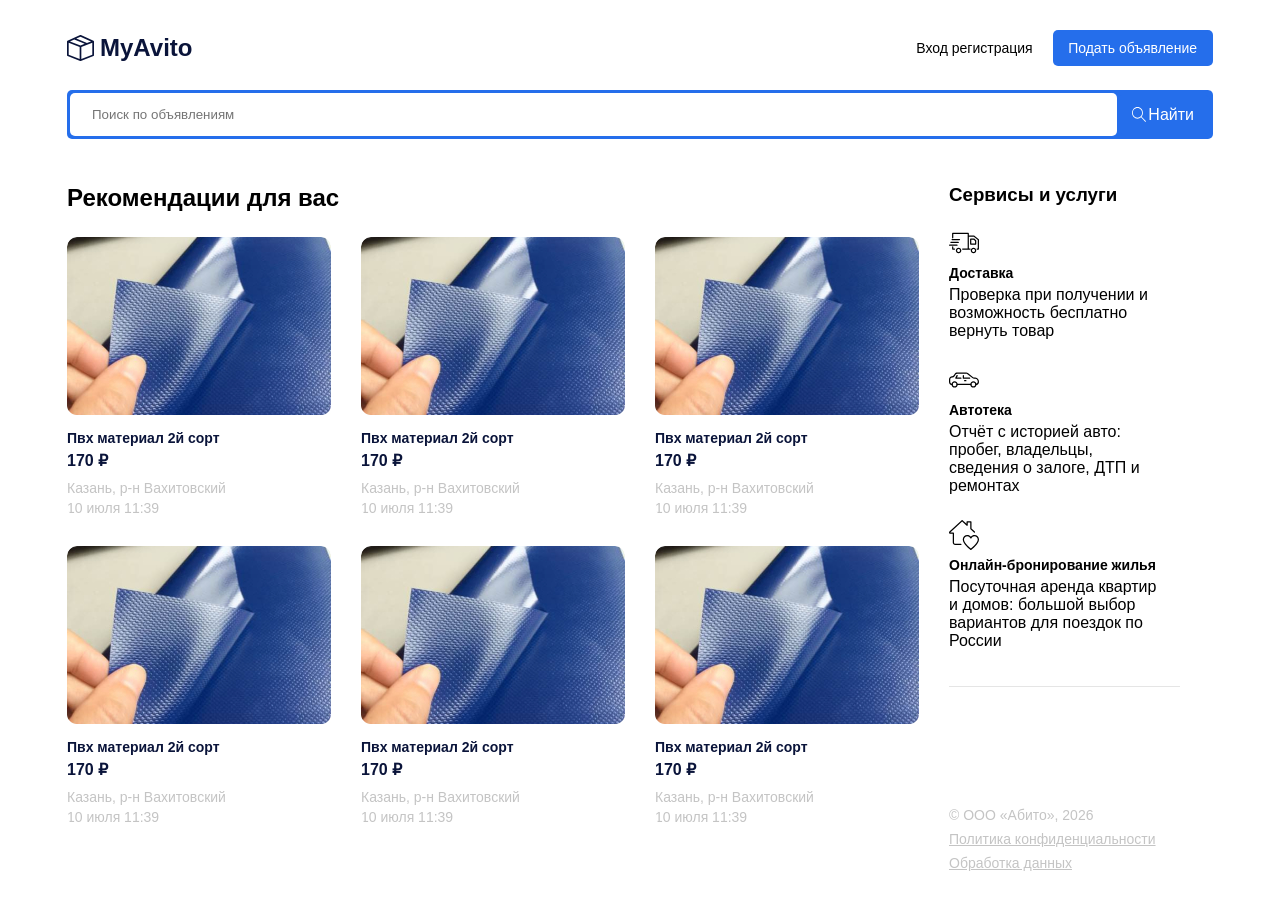
==== index.html @ b53b9378 "Update index.html" ====
<!DOCTYPE html>
<html lang="ru">

<head>
    <meta charset="UTF-8">
    <meta name="viewport" content="width=p, initial-scale=1.0">
    <link rel="stylesheet" href="./css/style.css">
    <title>MyAvito</title>
</head>

<body>
    <header class="header">
        <div class="container">
            <div class="header-box">
                <a href="/MyAvito" class="header-logo">
                    <img src="./img/logo.svg" alt="logo">
                    <span>MyAvito</span>
                </a>
                <div class="header-control">
                    <button class="btn btn-outline">
                        Вход регистрация
                    </button>
                    <button class="btn btn-primary">
                        Подать объявление
                    </button>
                </div>

                <div class="header-burger">
                    <img src="./img/burger.svg" alt="burger button">
                </div>
            </div>
        </div>
    </header>

    <main>

        <section class="search">
            <div class="container">
                <div class="search-box">
                    <input type="text" placeholder="Поиск по объявлениям">
                    <button class="btn btn-primary search-btn">
                        <img src="./img/search.svg" class="search-btn_item" alt="search">
                        <span class="search-btn_text">Найти</span>
                    </button>
                </div>
            </div>
        </section>

        <section class="content">
            <div class="container">
                <div class="content-box">
                    <div class="content-main">
                        <h2 class="content-main_title">Рекомендации для вас</h2>
                        <div class="content-main_list">
                            <a href="MyAvito/product.html" class="content-main_list-item">
                                <div class="content-main_list-item--img">
                                    <img src="./img/card-img.jpg" alt="card-img">
                                </div>
                                <h5 class="content-main_list-item--title">
                                    Пвх материал 2й сорт
                                </h5>

                                <strong class="content-main_list-item--prise">170 ₽</strong>

                                <div class="content-main_list-item--desc-box">
                                    <span class="content-main_list-item--desc">Казань, р-н Вахитовский</span>
                                    <span class="content-main_list-item--desc">10 июля 11:39</span>
                                </div>
                            </a>
                            <a href="MyAvito/product.html" class="content-main_list-item">
                                <div class="content-main_list-item--img">
                                    <img src="./img/card-img.jpg" alt="card-img">
                                </div>
                                <h5 class="content-main_list-item--title">
                                    Пвх материал 2й сорт
                                </h5>

                                <strong class="content-main_list-item--prise">170 ₽</strong>

                                <div class="content-main_list-item--desc-box">
                                    <span class="content-main_list-item--desc">Казань, р-н Вахитовский</span>
                                    <span class="content-main_list-item--desc">10 июля 11:39</span>
                                </div>
                            </a>
                            <a href="MyAvito/product.html" class="content-main_list-item">
                                <div class="content-main_list-item--img">
                                    <img src="./img/card-img.jpg" alt="card-img">
                                </div>
                                <h5 class="content-main_list-item--title">
                                    Пвх материал 2й сорт
                                </h5>

                                <strong class="content-main_list-item--prise">170 ₽</strong>

                                <div class="content-main_list-item--desc-box">
                                    <span class="content-main_list-item--desc">Казань, р-н Вахитовский</span>
                                    <span class="content-main_list-item--desc">10 июля 11:39</span>
                                </div>
                            </a>
                            <a href="MyAvito/product.html" class="content-main_list-item">
                                <div class="content-main_list-item--img">
                                    <img src="./img/card-img.jpg" alt="card-img">
                                </div>
                                <h5 class="content-main_list-item--title">
                                    Пвх материал 2й сорт
                                </h5>

                                <strong class="content-main_list-item--prise">170 ₽</strong>

                                <div class="content-main_list-item--desc-box">
                                    <span class="content-main_list-item--desc">Казань, р-н Вахитовский</span>
                                    <span class="content-main_list-item--desc">10 июля 11:39</span>
                                </div>
                            </a>
                            <a href="MyAvito/product.html" class="content-main_list-item">
                                <div class="content-main_list-item--img">
                                    <img src="./img/card-img.jpg" alt="card-img">
                                </div>
                                <h5 class="content-main_list-item--title">
                                    Пвх материал 2й сорт
                                </h5>

                                <strong class="content-main_list-item--prise">170 ₽</strong>

                                <div class="content-main_list-item--desc-box">
                                    <span class="content-main_list-item--desc">Казань, р-н Вахитовский</span>
                                    <span class="content-main_list-item--desc">10 июля 11:39</span>
                                </div>
                            </a>
                            <a href="MyAvito/product.html" class="content-main_list-item">
                                <div class="content-main_list-item--img">
                                    <img src="./img/card-img.jpg" alt="card-img">
                                </div>
                                <h5 class="content-main_list-item--title">
                                    Пвх материал 2й сорт
                                </h5>

                                <strong class="content-main_list-item--prise">170 ₽</strong>

                                <div class="content-main_list-item--desc-box">
                                    <span class="content-main_list-item--desc">Казань, р-н Вахитовский</span>
                                    <span class="content-main_list-item--desc">10 июля 11:39</span>
                                </div>
                            </a>
                        </div>
                    </div>
                    <div class="content-side">
                        <h3 class="content-side_title">Сервисы и услуги</h3>

                        <div class="content-side_box">
                            <div class="content-side_list">
                                <div class="content-side_list-item">
                                    <img class="content-side_list-item--img" src="./img/side-img_truck.svg"
                                        alt="side-img_truck">
                                    <h5 class="content-side_list-item--title">Доставка</h5>
                                    <p class="content-side_list-item--text">Проверка при получении и возможность
                                        бесплатно вернуть товар</p>
                                </div>
                                <div class="content-side_list-item">
                                    <img class="content-side_list-item--img" src="./img/side-img_sedan.svg"
                                        alt="side-img_sedan">
                                    <h5 class="content-side_list-item--title">Автотека</h5>
                                    <p class="content-side_list-item--text">Отчёт с историей авто: пробег, владельцы,
                                        сведения о залоге, ДТП и ремонтах</p>
                                </div>
                                <div class="content-side_list-item">
                                    <img class="content-side_list-item--img" src="./img/side-img_love.svg"
                                        alt="side-img_build">
                                    <h5 class="content-side_list-item--title">Онлайн-бронирование жилья</h5>
                                    <p class="content-side_list-item--text">Посуточная аренда квартир и домов: большой
                                        выбор вариантов для поездок по России</p>
                                </div>

                            </div>

                            <div class="content-side_footer">
                                <p class="content-side_footer-item">© ООО «Абито», 2026</p>
                                <a class="content-side_footer-item">Политика конфиденциальности</a>
                                <a class="content-side_footer-item">Обработка данных</a>
                            </div>
                        </div>
                    </div>
                </div>
            </div>
        </section>
    </main>

    <!-- <footer class="footer">footer</footer> -->
</body>

</html>
---- css/style.css ----
* {
  box-sizing: border-box;
}

a {
  text-decoration: none;
}

body {
  margin: 0;
  font-family: sans-serif;
}

.container {
  width: 100%;
  max-width: 1170px;
  padding: 0 12px;
  margin: 0 auto;
}

.header {
  padding-top: 30px;
  padding-bottom: 24px;
}

.header-box {
  display: flex;
  justify-content: space-between;
}

.header-logo {
  display: flex;
  justify-content: flex-start;
  align-items: center;
  gap: 6px;
}

.header-logo span {
  line-height: 28px;
  font-size: 24px;
  font-weight: 700;
  color: rgba(10, 20, 58, 1);
  
}

.btn {
  font-size: 14px;
  font-weight: 400;
  line-height: 16px;
  padding: 10px 16px 10px 15px;
  border-radius: 5px;
  border: none;
  cursor: pointer;
}

.btn-outline {
  background-color: transparent;
  /* padding: 0; */
  align-items: start;
}
.btn-primary {
  background-color: rgb(37, 110, 235);
  color: white;
}

.header-burger {
  width: 30px;
  height: 19px;
  display: none;
}

.search {
  margin-bottom: 45px;
}

.search-box {
  width: 100%;
  border-radius: 5px;
  background-color: rgb(37, 110, 235);
  padding: 3px;
  display: flex;
  align-items: center;
  justify-content: flex-start;
}

.search-box input {
  flex-grow: 1;
  padding: 14px 22px;
  border-radius: 5px;
  outline: none;
  border: none;
  min-width: 0;
}

.search-btn {
  display: flex;
  align-items: center;
}

.search-btn .search-btn_text {
  margin-left: 2px;
  font-size: 16px;
  line-height: 19px;
}

.search-btn .search-btn_icon {
  width: 15px;
  height: 15px;
}

.content-box {
  display: flex;
  justify-content: space-between;
  align-items: flex-start;
  gap: 30px;
}

.content-main {
  flex-grow: 1;
}

.content-side {
  min-width: 231px;
  margin-right: 33px;
}

.h2 {
  font-size: 24px;
  line-height: 28;
}

.content-main_title {
  margin-top: 0;
  margin-bottom: 25px;
}

.content-main_list {
  display: flex;
  justify-content: space-between;
  flex-wrap: wrap;
  row-gap: 30px;
}

.content-main_list-item {
  width: calc((100% - 60px) / 3);
  display: flex;
  flex-direction: column;
  align-items: flex-start;
  border-radius: 10px;
  overflow: hidden;
  text-decoration: none;
}

.content-main_list-item--img {
  width: 100%;
  display: flex;
}
.content-main_list-item--img img {
  width: 100%;
}

h5 {
  font-size: 16px;
  line-height: 19px;
}

.content-main_list-item--title {
  margin-top: 15px;
  margin-bottom: 5px;
  color: rgba(10, 20, 58, 1);
}

.content-main_list-item:hover .content-main_list-item--title {
  color: rgb(37, 110, 235);
}

.content-main_list-item--prise {
  font-size: 16px;
  line-height: 19px;
  margin-bottom: 10px;
  color: rgba(10, 20, 58, 1);
}

.content-main_list-item--desc-box {
  display: flex;
  flex-direction: column;
  row-gap: 4px;
}

.content-main_list-item--desc {
  font-size: 14px;
  line-height: 16px;
  color: rgba(196, 196, 196, 1);
}

/* aside */

h3 {
  width: 18px;
  line-height: 21px;
}

.content-side_title {
  margin-top: 0;
  margin-bottom: 23px;
  width: 100%;
}

.content-side_list {
  display: flex;
  flex-direction: column;
  justify-content: space-between;
  height: 100%;
  gap: 25px;
  border-bottom: 1px solid rgb(229, 229, 229);
  padding-bottom: 36px;
  margin-bottom: 120px;
}

.content-side_list-item {
  display: flex;
  flex-direction: column;
  align-items: flex-start;
  width: 217px;
}

.content-side_list-item--title {
  margin-top: 7px;
  margin-bottom: 5px;
}

h5 {
  font-size: 14px;
  line-height: 16px;
}

.content-side_list-item--text {
  margin: 0;
}

.content-side_list-item--text p {
  font-size: 14px;
  line-height: 16px;
}

.content-side_footer {
  display: flex;
  flex-direction: column;
  gap: 8px;
}

.content-side_footer p {
  font-size: 14px;
  line-height: 16px;
}

.content-side_footer a {
  font-size: 14px;
  line-height: 16px;
  text-decoration: underline;
}

.content-side_footer-item {
  color: rgb(196, 196, 196);
  margin: 0;
}

@media (max-width: 1200px) {
  .container {
    min-width: 930px;
  }

  .content-main_list-item {
    width: calc((100% - 30px) / 2);
  }
}

@media (max-width: 991px) {
  .container {
    min-width: 730px;
  }

  .content-box {
    flex-direction: column;
  }

  .content-main {
    width: 100%;
  }

  .content-side {
    width: 100%;
    min-width: none;
  }
}

@media (max-width: 768px) {
  .container {
    min-width: 100%;
  }

  .header-burger {
    display: block;
  }

  .header-control {
    display: none;
  }

  .search-btn .search-btn_text {
    display: none;
  }
}

@media (max-width: 480px) {
  .content-main_list-item {
    width: 100%;
  }
}
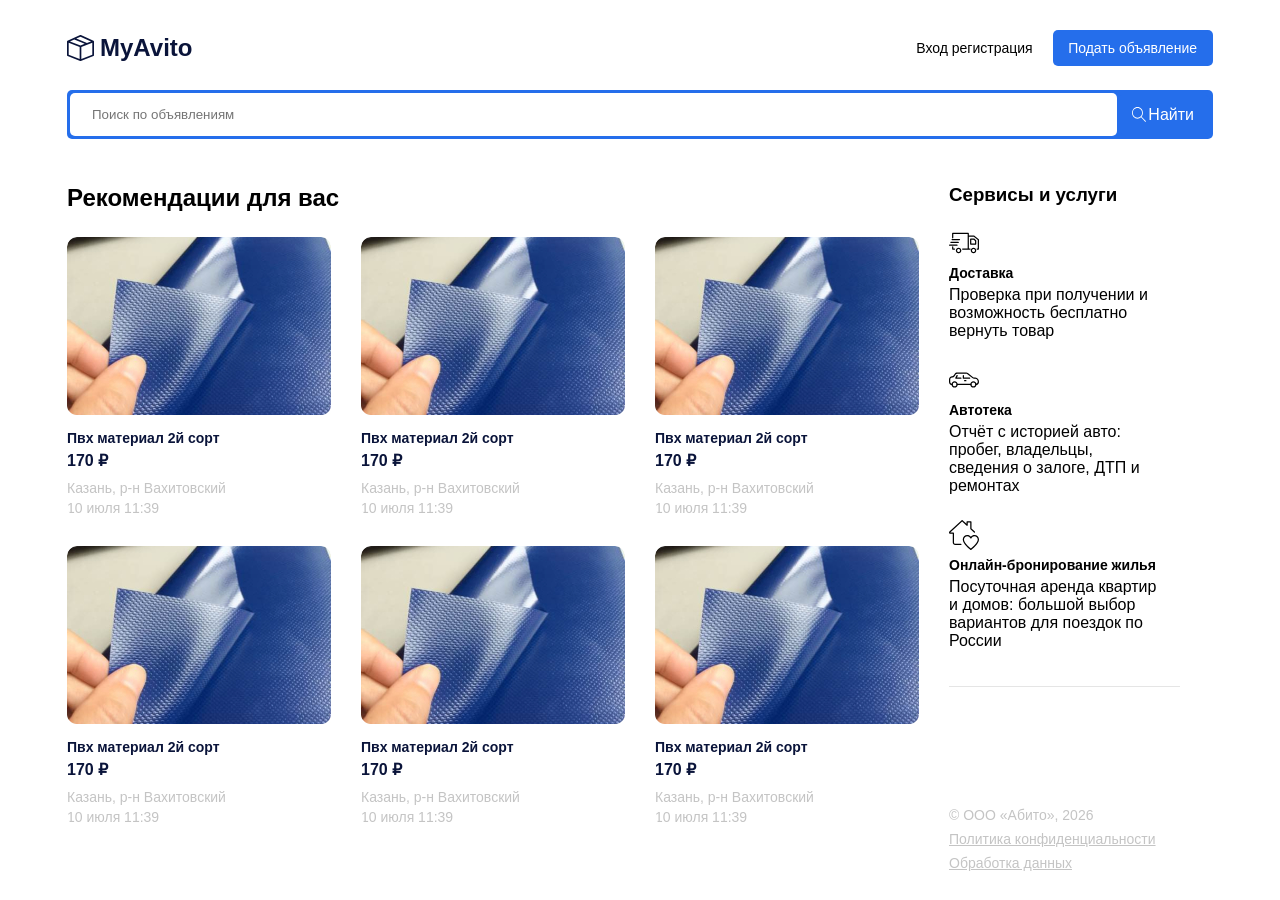
==== commit 64dea07b: "Update index.html" ====
--- a/index.html
+++ b/index.html
@@ -52,7 +52,7 @@
                     <div class="content-main">
                         <h2 class="content-main_title">Рекомендации для вас</h2>
                         <div class="content-main_list">
-                            <a href="MyAvito/product.html" class="content-main_list-item">
+                            <a href="/product.html" class="content-main_list-item">
                                 <div class="content-main_list-item--img">
                                     <img src="./img/card-img.jpg" alt="card-img">
                                 </div>
@@ -67,7 +67,7 @@
                                     <span class="content-main_list-item--desc">10 июля 11:39</span>
                                 </div>
                             </a>
-                            <a href="MyAvito/product.html" class="content-main_list-item">
+                            <a href="/product.html" class="content-main_list-item">
                                 <div class="content-main_list-item--img">
                                     <img src="./img/card-img.jpg" alt="card-img">
                                 </div>
@@ -82,7 +82,7 @@
                                     <span class="content-main_list-item--desc">10 июля 11:39</span>
                                 </div>
                             </a>
-                            <a href="MyAvito/product.html" class="content-main_list-item">
+                            <a href="/product.html" class="content-main_list-item">
                                 <div class="content-main_list-item--img">
                                     <img src="./img/card-img.jpg" alt="card-img">
                                 </div>
@@ -97,7 +97,7 @@
                                     <span class="content-main_list-item--desc">10 июля 11:39</span>
                                 </div>
                             </a>
-                            <a href="MyAvito/product.html" class="content-main_list-item">
+                            <a href="/product.html" class="content-main_list-item">
                                 <div class="content-main_list-item--img">
                                     <img src="./img/card-img.jpg" alt="card-img">
                                 </div>
@@ -112,7 +112,7 @@
                                     <span class="content-main_list-item--desc">10 июля 11:39</span>
                                 </div>
                             </a>
-                            <a href="MyAvito/product.html" class="content-main_list-item">
+                            <a href="/product.html" class="content-main_list-item">
                                 <div class="content-main_list-item--img">
                                     <img src="./img/card-img.jpg" alt="card-img">
                                 </div>
@@ -127,7 +127,7 @@
                                     <span class="content-main_list-item--desc">10 июля 11:39</span>
                                 </div>
                             </a>
-                            <a href="MyAvito/product.html" class="content-main_list-item">
+                            <a href="/product.html" class="content-main_list-item">
                                 <div class="content-main_list-item--img">
                                     <img src="./img/card-img.jpg" alt="card-img">
                                 </div>
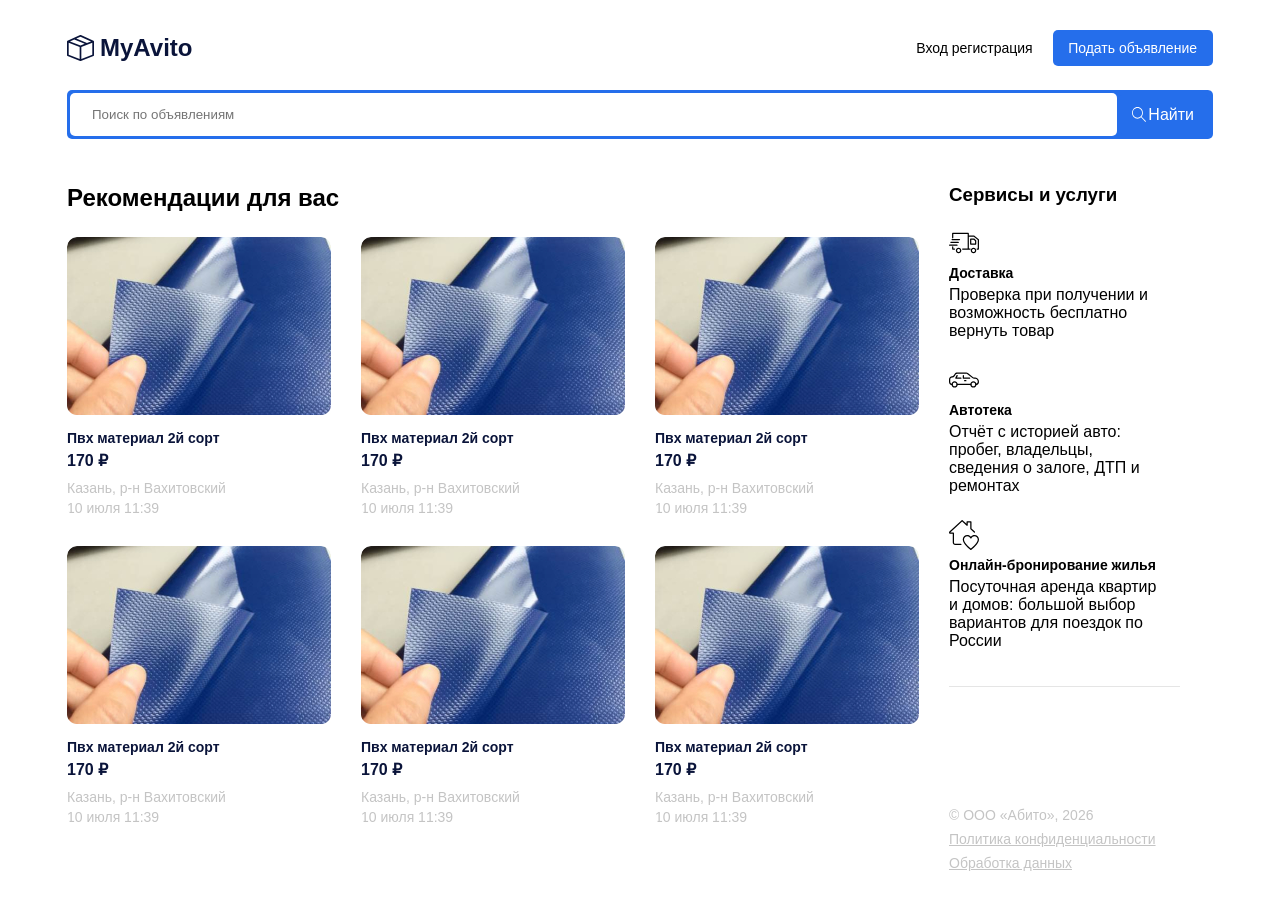
==== commit 7f7cdc60: "Update index.html" ====
--- a/index.html
+++ b/index.html
@@ -52,7 +52,7 @@
                     <div class="content-main">
                         <h2 class="content-main_title">Рекомендации для вас</h2>
                         <div class="content-main_list">
-                            <a href="/product.html" class="content-main_list-item">
+                            <a href="/MyAvito/product.html" class="content-main_list-item">
                                 <div class="content-main_list-item--img">
                                     <img src="./img/card-img.jpg" alt="card-img">
                                 </div>
@@ -67,7 +67,7 @@
                                     <span class="content-main_list-item--desc">10 июля 11:39</span>
                                 </div>
                             </a>
-                            <a href="/product.html" class="content-main_list-item">
+                            <a href="/MyAvito/product.html" class="content-main_list-item">
                                 <div class="content-main_list-item--img">
                                     <img src="./img/card-img.jpg" alt="card-img">
                                 </div>
@@ -82,7 +82,7 @@
                                     <span class="content-main_list-item--desc">10 июля 11:39</span>
                                 </div>
                             </a>
-                            <a href="/product.html" class="content-main_list-item">
+                            <a href="/MyAvito/product.html" class="content-main_list-item">
                                 <div class="content-main_list-item--img">
                                     <img src="./img/card-img.jpg" alt="card-img">
                                 </div>
@@ -97,7 +97,7 @@
                                     <span class="content-main_list-item--desc">10 июля 11:39</span>
                                 </div>
                             </a>
-                            <a href="/product.html" class="content-main_list-item">
+                            <a href="/MyAvito/product.html" class="content-main_list-item">
                                 <div class="content-main_list-item--img">
                                     <img src="./img/card-img.jpg" alt="card-img">
                                 </div>
@@ -112,7 +112,7 @@
                                     <span class="content-main_list-item--desc">10 июля 11:39</span>
                                 </div>
                             </a>
-                            <a href="/product.html" class="content-main_list-item">
+                            <a href="/MyAvito/product.html" class="content-main_list-item">
                                 <div class="content-main_list-item--img">
                                     <img src="./img/card-img.jpg" alt="card-img">
                                 </div>
@@ -127,7 +127,7 @@
                                     <span class="content-main_list-item--desc">10 июля 11:39</span>
                                 </div>
                             </a>
-                            <a href="/product.html" class="content-main_list-item">
+                            <a href="/MyAvito/product.html" class="content-main_list-item">
                                 <div class="content-main_list-item--img">
                                     <img src="./img/card-img.jpg" alt="card-img">
                                 </div>
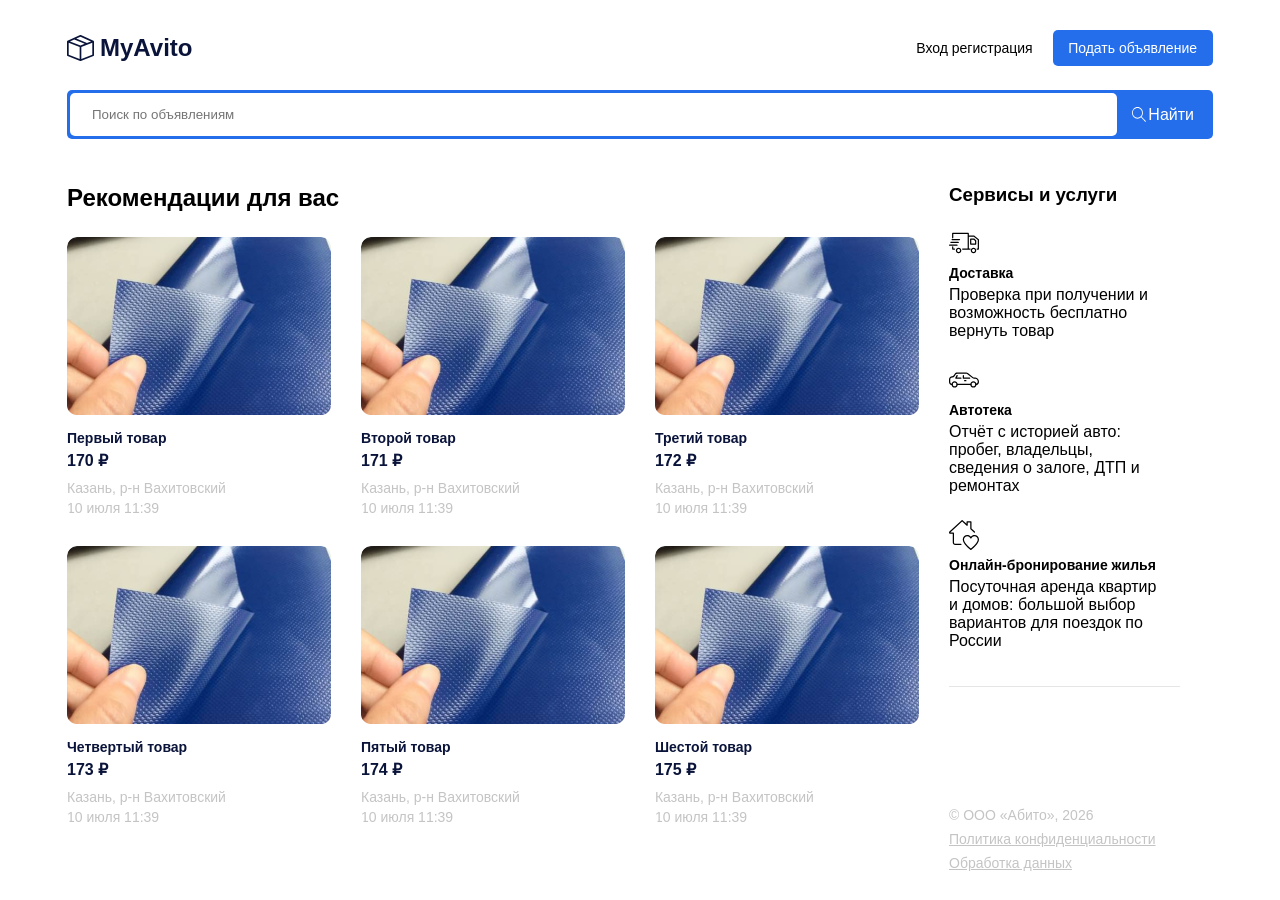
==== commit 1b563a25: "update search" ====
--- a/index.html
+++ b/index.html
@@ -3,8 +3,9 @@
 
 <head>
     <meta charset="UTF-8">
-    <meta name="viewport" content="width=p, initial-scale=1.0">
+    <meta name="viewport" content="width=device-width, initial-scale=1.0">
     <link rel="stylesheet" href="./css/style.css">
+    <script src="./script.js" defer></script>
     <title>MyAvito</title>
 </head>
 
@@ -37,7 +38,7 @@
         <section class="search">
             <div class="container">
                 <div class="search-box">
-                    <input type="text" placeholder="Поиск по объявлениям">
+                    <input type="text" placeholder="Поиск по объявлениям" />
                     <button class="btn btn-primary search-btn">
                         <img src="./img/search.svg" class="search-btn_item" alt="search">
                         <span class="search-btn_text">Найти</span>
@@ -52,7 +53,7 @@
                     <div class="content-main">
                         <h2 class="content-main_title">Рекомендации для вас</h2>
                         <div class="content-main_list">
-                            <a href="/MyAvito/product.html" class="content-main_list-item">
+                            <!-- <a href="/MyAvito/product.html" class="content-main_list-item">
                                 <div class="content-main_list-item--img">
                                     <img src="./img/card-img.jpg" alt="card-img">
                                 </div>
@@ -141,7 +142,7 @@
                                     <span class="content-main_list-item--desc">Казань, р-н Вахитовский</span>
                                     <span class="content-main_list-item--desc">10 июля 11:39</span>
                                 </div>
-                            </a>
+                            </a> -->
                         </div>
                     </div>
                     <div class="content-side">
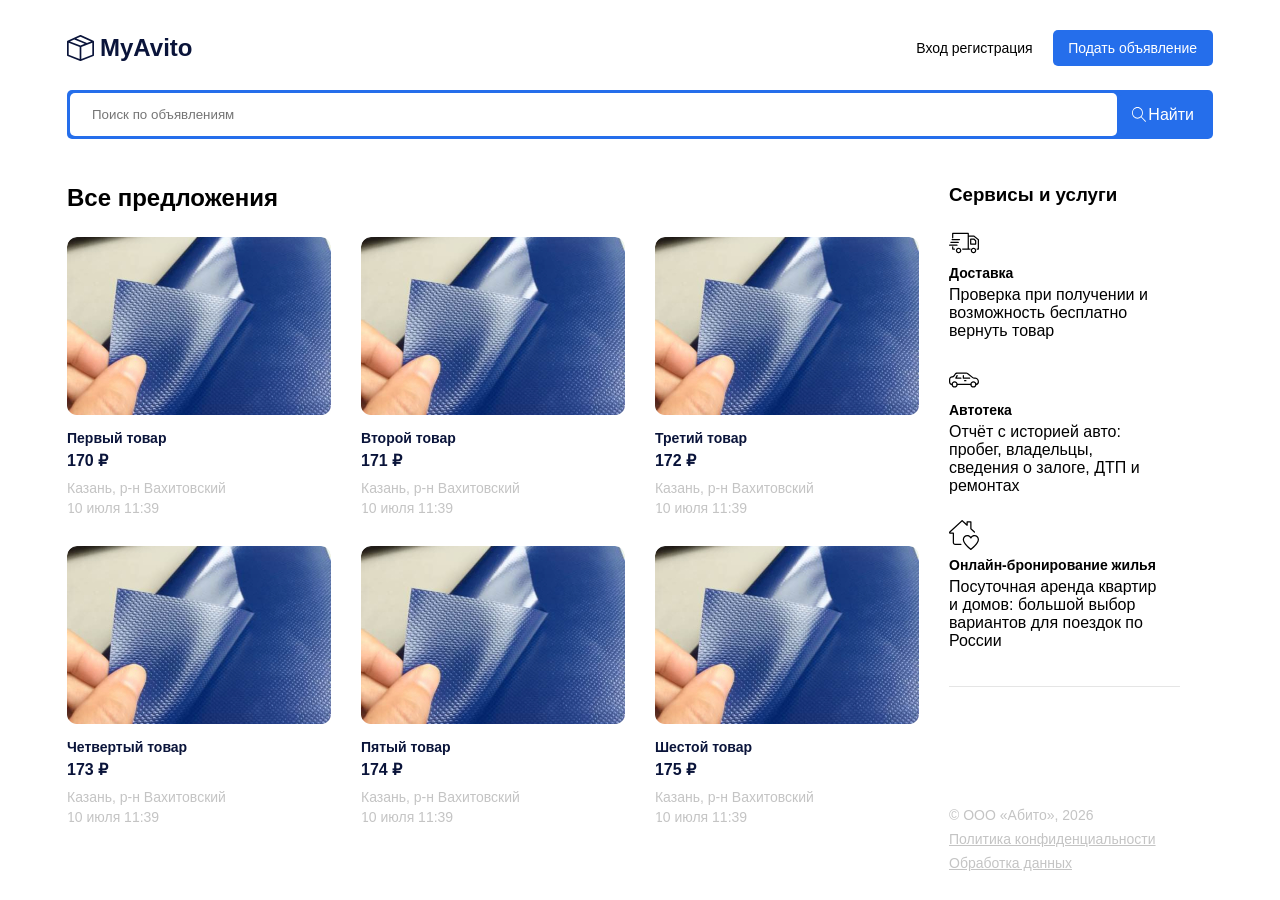
==== commit 9b2c83cd: "update search" ====
--- a/index.html
+++ b/index.html
@@ -39,6 +39,9 @@
             <div class="container">
                 <div class="search-box">
                     <input type="text" placeholder="Поиск по объявлениям" />
+                    <button class="btn search-clear" style="display: none;">
+                        <span style="color: white; font-size: 18px;">×</span>
+                    </button>
                     <button class="btn btn-primary search-btn">
                         <img src="./img/search.svg" class="search-btn_item" alt="search">
                         <span class="search-btn_text">Найти</span>
@@ -51,7 +54,7 @@
             <div class="container">
                 <div class="content-box">
                     <div class="content-main">
-                        <h2 class="content-main_title">Рекомендации для вас</h2>
+                        <h2 class="content-main_title">Все предложения</h2>
                         <div class="content-main_list">
                             <!-- <a href="/MyAvito/product.html" class="content-main_list-item">
                                 <div class="content-main_list-item--img">
@@ -67,82 +70,8 @@
                                     <span class="content-main_list-item--desc">Казань, р-н Вахитовский</span>
                                     <span class="content-main_list-item--desc">10 июля 11:39</span>
                                 </div>
-                            </a>
-                            <a href="/MyAvito/product.html" class="content-main_list-item">
-                                <div class="content-main_list-item--img">
-                                    <img src="./img/card-img.jpg" alt="card-img">
-                                </div>
-                                <h5 class="content-main_list-item--title">
-                                    Пвх материал 2й сорт
-                                </h5>
+                            </a> -->
 
-                                <strong class="content-main_list-item--prise">170 ₽</strong>
-
-                                <div class="content-main_list-item--desc-box">
-                                    <span class="content-main_list-item--desc">Казань, р-н Вахитовский</span>
-                                    <span class="content-main_list-item--desc">10 июля 11:39</span>
-                                </div>
-                            </a>
-                            <a href="/MyAvito/product.html" class="content-main_list-item">
-                                <div class="content-main_list-item--img">
-                                    <img src="./img/card-img.jpg" alt="card-img">
-                                </div>
-                                <h5 class="content-main_list-item--title">
-                                    Пвх материал 2й сорт
-                                </h5>
-
-                                <strong class="content-main_list-item--prise">170 ₽</strong>
-
-                                <div class="content-main_list-item--desc-box">
-                                    <span class="content-main_list-item--desc">Казань, р-н Вахитовский</span>
-                                    <span class="content-main_list-item--desc">10 июля 11:39</span>
-                                </div>
-                            </a>
-                            <a href="/MyAvito/product.html" class="content-main_list-item">
-                                <div class="content-main_list-item--img">
-                                    <img src="./img/card-img.jpg" alt="card-img">
-                                </div>
-                                <h5 class="content-main_list-item--title">
-                                    Пвх материал 2й сорт
-                                </h5>
-
-                                <strong class="content-main_list-item--prise">170 ₽</strong>
-
-                                <div class="content-main_list-item--desc-box">
-                                    <span class="content-main_list-item--desc">Казань, р-н Вахитовский</span>
-                                    <span class="content-main_list-item--desc">10 июля 11:39</span>
-                                </div>
-                            </a>
-                            <a href="/MyAvito/product.html" class="content-main_list-item">
-                                <div class="content-main_list-item--img">
-                                    <img src="./img/card-img.jpg" alt="card-img">
-                                </div>
-                                <h5 class="content-main_list-item--title">
-                                    Пвх материал 2й сорт
-                                </h5>
-
-                                <strong class="content-main_list-item--prise">170 ₽</strong>
-
-                                <div class="content-main_list-item--desc-box">
-                                    <span class="content-main_list-item--desc">Казань, р-н Вахитовский</span>
-                                    <span class="content-main_list-item--desc">10 июля 11:39</span>
-                                </div>
-                            </a>
-                            <a href="/MyAvito/product.html" class="content-main_list-item">
-                                <div class="content-main_list-item--img">
-                                    <img src="./img/card-img.jpg" alt="card-img">
-                                </div>
-                                <h5 class="content-main_list-item--title">
-                                    Пвх материал 2й сорт
-                                </h5>
-
-                                <strong class="content-main_list-item--prise">170 ₽</strong>
-
-                                <div class="content-main_list-item--desc-box">
-                                    <span class="content-main_list-item--desc">Казань, р-н Вахитовский</span>
-                                    <span class="content-main_list-item--desc">10 июля 11:39</span>
-                                </div>
-                            </a> -->
                         </div>
                     </div>
                     <div class="content-side">
--- a/css/style.css
+++ b/css/style.css
@@ -265,6 +265,20 @@
   margin: 0;
 }
 
+.search-clear {
+    background: transparent;
+    border: none;
+    cursor: pointer;
+    padding: 10px;
+    display: flex;
+    align-items: center;
+    justify-content: center;
+}
+
+.search-clear:hover {
+    opacity: 0.7;
+}
+
 @media (max-width: 1200px) {
   .container {
     min-width: 930px;
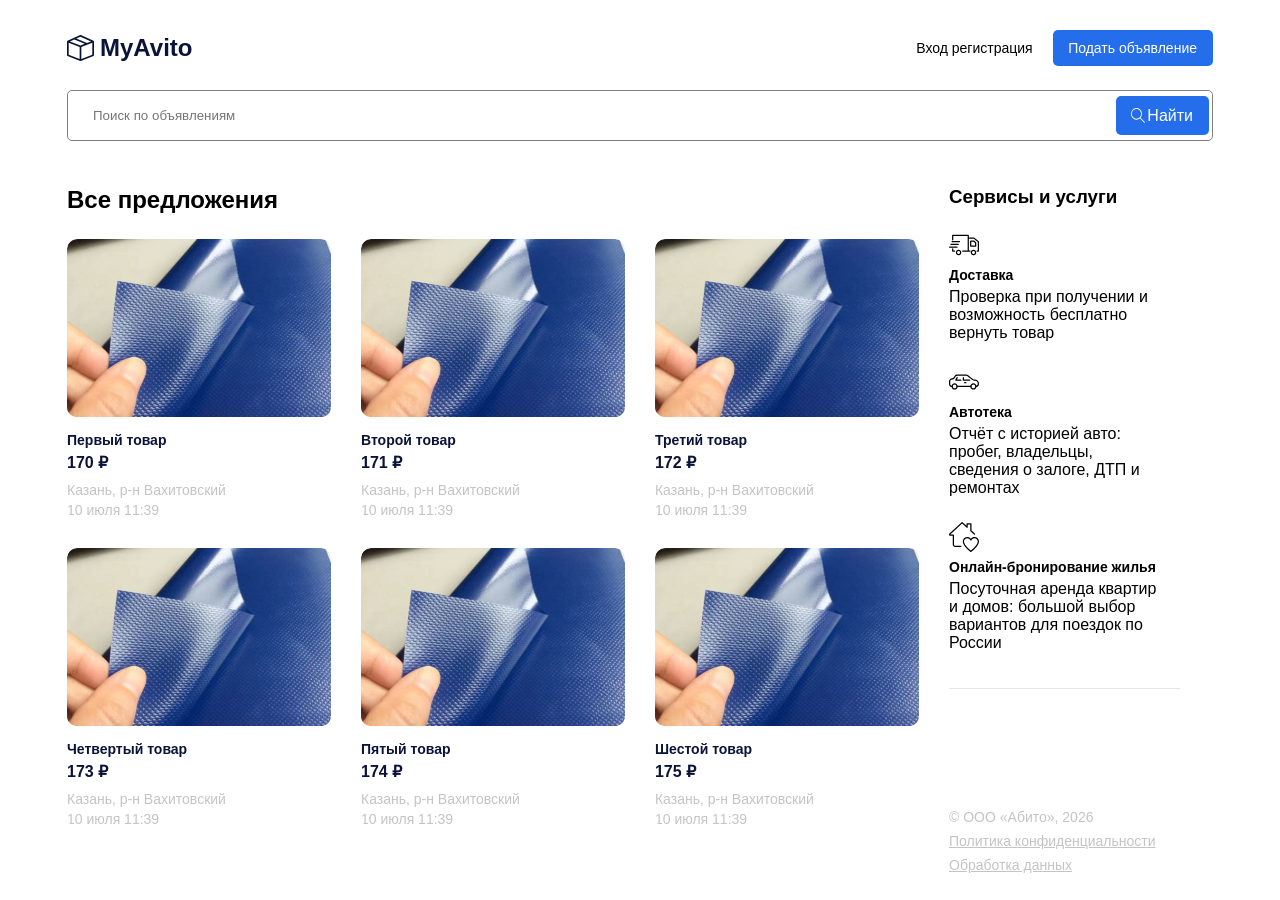
==== commit 3d9c488d: "update search" ====
--- a/index.html
+++ b/index.html
@@ -40,7 +40,7 @@
                 <div class="search-box">
                     <input type="text" placeholder="Поиск по объявлениям" />
                     <button class="btn search-clear" style="display: none;">
-                        <span style="color: white; font-size: 18px;">×</span>
+                        <span style="color: rgb(61, 60, 60); font-size: 28px;">×</span>
                     </button>
                     <button class="btn btn-primary search-btn">
                         <img src="./img/search.svg" class="search-btn_item" alt="search">
--- a/css/style.css
+++ b/css/style.css
@@ -76,7 +76,8 @@
 .search-box {
   width: 100%;
   border-radius: 5px;
-  background-color: rgb(37, 110, 235);
+  border: 1px solid grey;
+  /* background-color: rgb(37, 110, 235); */
   padding: 3px;
   display: flex;
   align-items: center;
@@ -86,7 +87,7 @@
 .search-box input {
   flex-grow: 1;
   padding: 14px 22px;
-  border-radius: 5px;
+  border-radius: 5px 0px 0 5px;
   outline: none;
   border: none;
   min-width: 0;
@@ -266,13 +267,15 @@
 }
 
 .search-clear {
-    background: transparent;
+    background-color: white;
     border: none;
     cursor: pointer;
-    padding: 10px;
+    /* margin-right: 40px; */
+    padding: 8px;
     display: flex;
     align-items: center;
     justify-content: center;
+    border-radius: 0;
 }
 
 .search-clear:hover {
